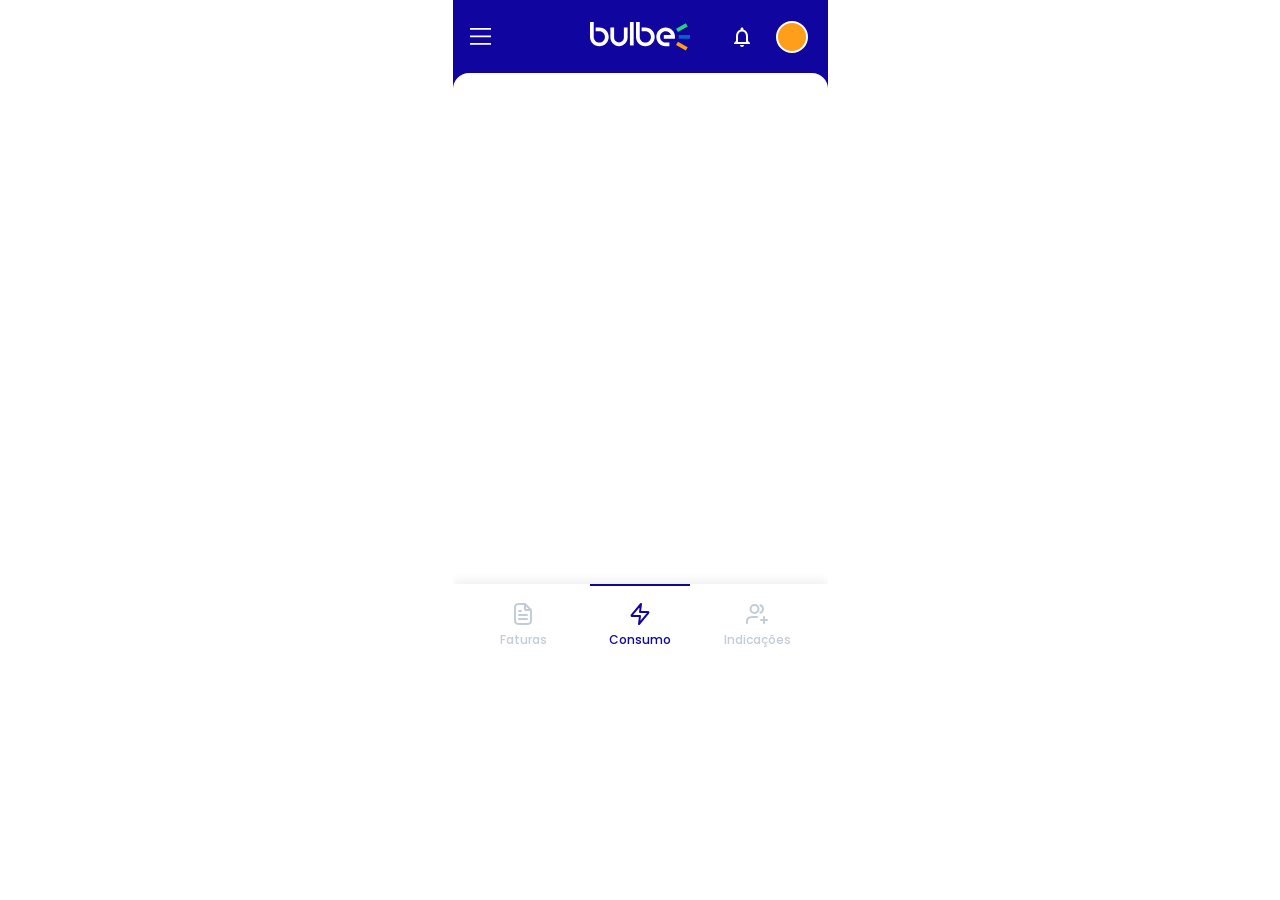
==== pages/layout.html @ 618d0803 "Adiciona a página de Layout inicial" ====
<!DOCTYPE html>
<html lang="pt-BR">
<head>
  <meta charset="UTF-8">
  <meta name="viewport" content="width=device-width, initial-scale=1.0">
  <title>Bulbe | Layout inicial</title>
  <link rel="preconnect" href="https://fonts.googleapis.com">
  <link rel="preconnect" href="https://fonts.gstatic.com" crossorigin>
  <link href="https://fonts.googleapis.com/css2?family=Poppins:wght@400;500;600;700&display=swap" rel="stylesheet">
  <link rel="stylesheet" href="../assets/css/layout.css">
</head>
<body>
  <div class="app">
    <header class="app-cabecalho">
      <!-- Conecte os botões às ações da história que estiver desenvolvendo. -->
      <button class="botao-icone botao-menu" type="button" aria-label="Abrir menu">
        <img src="../assets/img/menu.svg" width="21" height="17" alt="">
      </button>

      <img class="app-logo" src="../assets/img/logo.svg" width="100" height="29" alt="Bulbe">

      <div class="cabecalho-acoes">
        <button class="botao-icone" type="button" aria-label="Notificações">
          <img src="../assets/img/notificacao.svg" width="40" height="40" alt="">
        </button>
        <button class="botao-icone" type="button" aria-label="Meu perfil">
          <img src="../assets/img/perfil.svg" width="40" height="40" alt="">
        </button>
      </div>
    </header>

    <main class="app-conteudo" id="conteudo" aria-label="Conteúdo da página">
      <!-- Insira aqui o conteúdo da sua história. -->
    </main>

    <nav class="app-navegacao" aria-label="Navegação principal">
      <!-- Ao implementar as páginas, conecte os destinos e mova aria-current para o item ativo. -->
      <button class="navegacao-item" type="button">
        <img src="../assets/img/faturas.svg" width="24" height="24" alt="">
        <span>Faturas</span>
      </button>
      <button class="navegacao-item" type="button" aria-current="page">
        <span class="icone-consumo" aria-hidden="true"></span>
        <span>Consumo</span>
      </button>
      <button class="navegacao-item" type="button">
        <img src="../assets/img/indicacoes.svg" width="24" height="24" alt="">
        <span>Indicações</span>
      </button>
    </nav>
  </div>
</body>
</html>
---- assets/css/layout.css ----
:root {
  --cor-primaria: #10069f;
  --cor-inativa: #c2ccd6;
  --cor-superficie: #fff;
  --fonte: "Poppins", sans-serif;
}

* {
  box-sizing: border-box;
}

body {
  margin: 0;
  background: var(--cor-superficie);
  font-family: var(--fonte);
}

button,
input,
select,
textarea {
  font: inherit;
}

/* Base de 375 × 667 px; em telas menores, acompanha o espaço disponível. */
.app {
  display: flex;
  flex-direction: column;
  width: 375px;
  max-width: 100%;
  height: 667px;
  height: min(667px, 100dvh);
  margin-inline: auto;
  overflow: hidden;
  background: var(--cor-primaria);
}

.app-cabecalho {
  position: relative;
  display: flex;
  align-items: center;
  justify-content: space-between;
  flex: 0 0 73px;
  padding-inline: 6px 14px;
}

.app-logo {
  position: absolute;
  left: 50%;
  transform: translateX(-50%);
}

.cabecalho-acoes {
  display: flex;
  gap: 6px;
}

.botao-icone {
  display: grid;
  place-items: center;
  width: 44px;
  height: 44px;
  padding: 0;
  border: 0;
  background: transparent;
  cursor: pointer;
}

img {
  display: block;
}

.app-conteudo {
  flex: 1;
  min-height: 0;
  overflow-y: auto;
  border-radius: 16px 16px 0 0;
  background: var(--cor-superficie);
}

.app-navegacao {
  z-index: 1;
  display: grid;
  grid-template-columns: repeat(3, minmax(0, 1fr));
  flex: 0 0 83px;
  padding-inline: 12px;
  background: var(--cor-superficie);
  box-shadow: 0 -3px 10px rgb(0 0 0 / 7%);
}

.navegacao-item {
  position: relative;
  display: flex;
  flex-direction: column;
  align-items: center;
  gap: 7px;
  padding: 18px 0 0;
  border: 0;
  background: transparent;
  color: var(--cor-inativa);
  font: 500 12px/1.2 var(--fonte);
  cursor: pointer;
}

.navegacao-item[aria-current="page"] {
  color: var(--cor-primaria);
}

.navegacao-item[aria-current="page"]::before {
  position: absolute;
  top: 0;
  width: 100px;
  max-width: 100%;
  height: 2px;
  background: currentColor;
  content: "";
}

/* A máscara reutiliza o SVG original e permite aplicar a cor do item ativo. */
.icone-consumo {
  display: block;
  width: 24px;
  height: 24px;
  background: currentColor;
  -webkit-mask: url("../img/consumo.svg") center / contain no-repeat;
  mask: url("../img/consumo.svg") center / contain no-repeat;
}

button:focus-visible {
  outline: 2px solid currentColor;
  outline-offset: -4px;
  border-radius: 4px;
}

.botao-icone:focus-visible {
  outline-color: var(--cor-superficie);
}
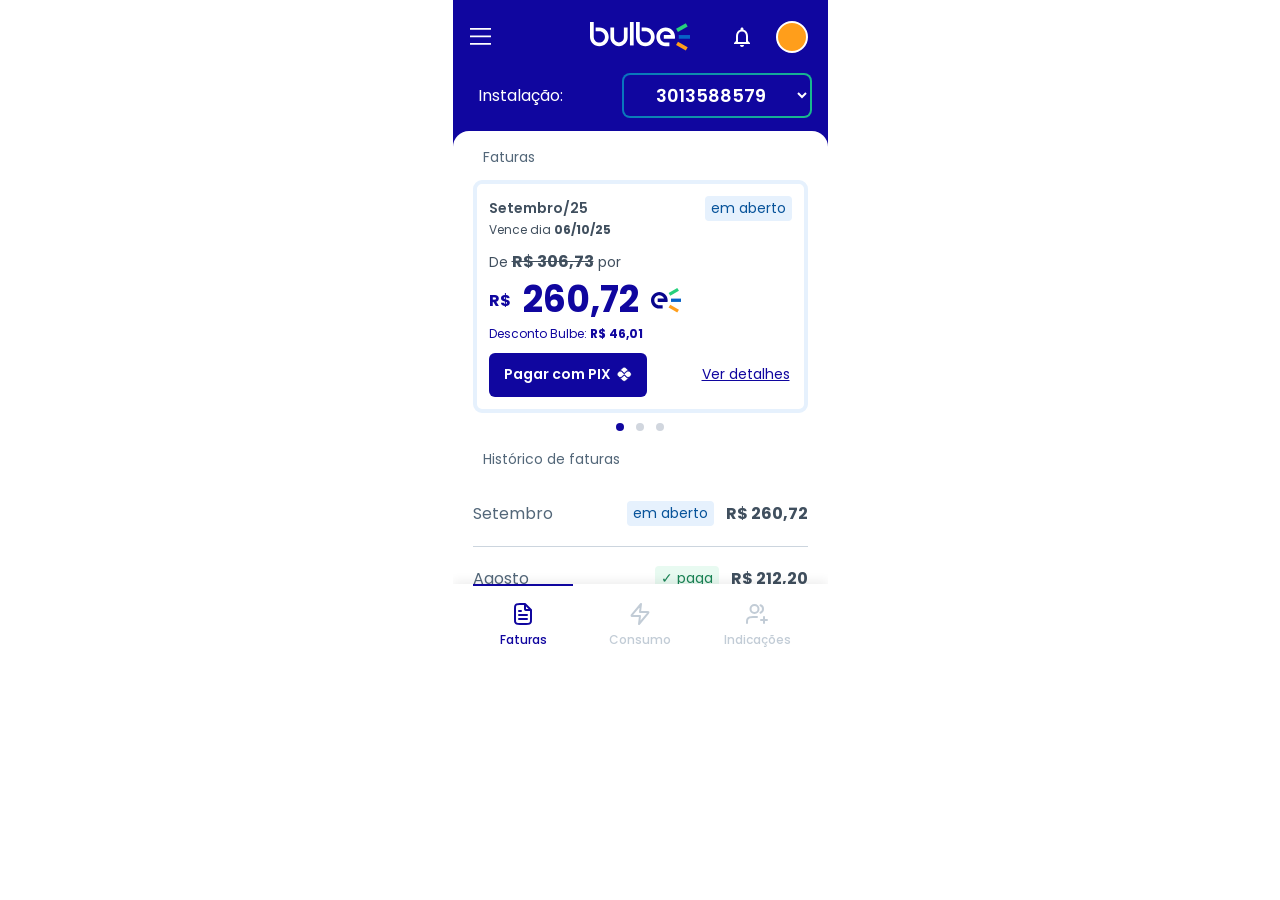
==== commit b71d8a82: "Ajusta pagina inicial - layout" ====
--- a/pages/layout.html
+++ b/pages/layout.html
@@ -8,12 +8,13 @@
   <link rel="preconnect" href="https://fonts.gstatic.com" crossorigin>
   <link href="https://fonts.googleapis.com/css2?family=Poppins:wght@400;500;600;700&display=swap" rel="stylesheet">
   <link rel="stylesheet" href="../assets/css/layout.css">
+  <script src="../assets/js/layout.js" defer></script>
 </head>
 <body>
   <div class="app">
     <header class="app-cabecalho">
       <!-- Conecte os botões às ações da história que estiver desenvolvendo. -->
-      <button class="botao-icone botao-menu" type="button" aria-label="Abrir menu">
+      <button class="botao-icone botao-menu" type="button" aria-label="Abrir menu" aria-controls="menu-lateral" aria-expanded="false" aria-haspopup="dialog">
         <img src="../assets/img/menu.svg" width="21" height="17" alt="">
       </button>
 
@@ -29,17 +30,48 @@
       </div>
     </header>
 
-    <main class="app-conteudo" id="conteudo" aria-label="Conteúdo da página">
-      <!-- Insira aqui o conteúdo da sua história. -->
+    <div class="fatura-instalacao">
+      <label for="instalacao">Instalação:</label>
+      <select id="instalacao"><option>3013588579</option></select>
+    </div>
+
+    <main class="app-conteudo faturas" id="conteudo" aria-labelledby="titulo-faturas">
+      <h1 id="titulo-faturas">Faturas</h1>
+      <article class="fatura-cartao" aria-labelledby="fatura-mes">
+        <div class="fatura-resumo">
+          <h2 id="fatura-mes">Setembro/25</h2>
+          <span class="fatura-status">em aberto</span>
+        </div>
+        <p class="fatura-vencimento">Vence dia <strong>06/10/25</strong></p>
+        <p class="fatura-original">De <del>R$ 306,73</del> por</p>
+        <p class="fatura-valor"><small>R$</small> 260,72 <img src="../assets/img/e.svg" width="30" height="25" alt=""></p>
+        <p class="fatura-desconto">Desconto Bulbe: <strong>R$ 46,01</strong></p>
+        <div class="fatura-acoes">
+          <button type="button" disabled>Pagar com PIX <img src="../assets/img/pix.svg" width="15" height="15" alt=""></button>
+          <button class="fatura-detalhes" type="button" disabled>Ver detalhes</button>
+        </div>
+      </article>
+      <div class="fatura-indicadores" aria-hidden="true"><i></i><i></i><i></i></div>
+
+      <section aria-labelledby="titulo-historico">
+        <h2 id="titulo-historico">Histórico de faturas</h2>
+        <ul class="fatura-historico">
+          <li>Setembro <span class="fatura-status">em aberto</span><strong>R$ 260,72</strong></li>
+          <li>Agosto <span class="fatura-status paga">✓ paga</span><strong>R$ 212,20</strong></li>
+          <li>Julho <span class="fatura-status paga">✓ paga</span><strong>R$ 252,06</strong></li>
+          <li>Junho <span class="fatura-status paga">✓ paga</span><strong>R$ 242,59</strong></li>
+        </ul>
+        <button class="fatura-historico-completo" type="button" disabled>Ver histórico completo</button>
+      </section>
     </main>
 
     <nav class="app-navegacao" aria-label="Navegação principal">
       <!-- Ao implementar as páginas, conecte os destinos e mova aria-current para o item ativo. -->
-      <button class="navegacao-item" type="button">
-        <img src="../assets/img/faturas.svg" width="24" height="24" alt="">
+      <button class="navegacao-item" type="button" aria-current="page">
+        <span class="icone-faturas" aria-hidden="true"></span>
         <span>Faturas</span>
       </button>
-      <button class="navegacao-item" type="button" aria-current="page">
+      <button class="navegacao-item" type="button">
         <span class="icone-consumo" aria-hidden="true"></span>
         <span>Consumo</span>
       </button>
@@ -48,6 +80,34 @@
         <span>Indicações</span>
       </button>
     </nav>
+    <dialog class="menu-lateral" id="menu-lateral" aria-label="Menu de histórias">
+      <div class="menu-painel">
+        <div class="menu-cabecalho">
+          <button class="menu-fechar" type="button" aria-label="Fechar menu" autofocus>
+            <span aria-hidden="true">×</span>
+          </button>
+          <img class="menu-logo" src="../assets/img/logo_menu.svg" alt="Bulbe — sua próxima energia">
+        </div>
+        <nav class="menu-links" aria-label="Histórias do aplicativo">
+          <a class="menu-link" href="onboarding.html">
+            <img src="../assets/img/onboarding.svg" width="24" height="24" alt="">
+            <span>Onboarding Educativo</span>
+          </a>
+          <a class="menu-link" href="simulador.html">
+            <img src="../assets/img/simulador.svg" width="24" height="24" alt="">
+            <span>Simulador de Economia</span>
+          </a>
+          <a class="menu-link" href="central.html">
+            <img src="../assets/img/comunicacoes.svg" width="24" height="24" alt="">
+            <span>Central de Comunicações</span>
+          </a>
+          <a class="menu-link menu-link-economia" href="painel.html">
+            <img src="../assets/img/economia.svg" width="24" height="24" alt="">
+            <span>Painel de Economia Acumulada</span>
+          </a>
+        </nav>
+      </div>
+    </dialog>
   </div>
 </body>
 </html>
--- a/assets/css/layout.css
+++ b/assets/css/layout.css
@@ -103,7 +103,7 @@
 }
 
 .navegacao-item[aria-current="page"] {
-  color: var(--cor-primaria);
+  color: var(--cor-inativa);
 }
 
 .navegacao-item[aria-current="page"]::before {
@@ -135,3 +135,234 @@
 .botao-icone:focus-visible {
   outline-color: var(--cor-superficie);
 }
+
+/* O diálogo mantém o foco no menu enquanto ele estiver aberto. */
+.menu-lateral {
+  position: fixed;
+  inset: 0 0 auto;
+  width: 375px;
+  max-width: 100%;
+  height: 667px;
+  height: min(667px, 100dvh);
+  max-height: 100%;
+  margin: 0 auto;
+  padding: 0;
+  border: 0;
+  background: rgb(16 6 80 / 22%);
+  backdrop-filter: blur(5px);
+  -webkit-backdrop-filter: blur(5px);
+  color: #536779;
+}
+
+.menu-lateral::backdrop {
+  background: transparent;
+}
+
+.menu-painel {
+  width: 66.6667%;
+  height: 100%;
+  overflow-y: auto;
+  border-radius: 0 14px 0 0;
+  background: var(--cor-superficie);
+  box-shadow: 4px 0 0 rgba(53, 49, 49, 0.12);
+}
+
+.menu-cabecalho {
+  position: relative;
+  display: grid;
+  place-items: center;
+  height: 104px;
+  border-bottom: 1px solid var(--cor-inativa);
+}
+
+.menu-logo {
+  width: 130px;
+  max-width: 75%;
+  height: auto;
+}
+
+.menu-fechar {
+  position: absolute;
+  top: 0;
+  right: 0;
+  display: grid;
+  place-items: center;
+  width: 32px;
+  height: 32px;
+  padding: 0;
+  border: 0;
+  background: transparent;
+  color: inherit;
+  font-size: 30px;
+  line-height: 1;
+  cursor: pointer;
+}
+
+.menu-links {
+  display: flex;
+  flex-direction: column;
+}
+
+.menu-link {
+  display: flex;
+  align-items: center;
+  gap: 10px;
+  min-height: 70px;
+  padding: 14px 12px 14px 20px;
+  color: inherit;
+  font-size: 14px;
+  font-weight: 600;
+  line-height: 1.45;
+  text-decoration: none;
+}
+
+.menu-link img {
+  flex: 0 0 24px;
+  object-fit: contain;
+}
+
+.menu-icone-economia {
+  flex: 0 0 24px;
+  height: 24px;
+  background: currentColor;
+  -webkit-mask: url("../img/economia.svg") center / contain no-repeat;
+  mask: url("../img/economia.svg") center / contain no-repeat;
+}
+
+.menu-link:hover {
+  background: #f3f4f8;
+}
+
+.menu-link:focus-visible {
+  outline: 2px solid var(--cor-primaria);
+  outline-offset: -3px;
+}
+
+.fatura-instalacao {
+  display: flex;
+  align-items: center;
+  justify-content: space-between;
+  gap: 8px;
+  padding: 0 16px 13px 25px;
+  color: white;
+}
+
+.fatura-instalacao select {
+  min-width: 0;
+  width: 190px;
+  padding: 7px 12px;
+  border: 2px solid transparent;
+  border-radius: 8px;
+  background: linear-gradient(var(--cor-primaria), var(--cor-primaria)) padding-box,
+    linear-gradient(110deg, #0873bf, #19bc8b) border-box;
+  color: white;
+  font-size: 18px;
+  font-weight: 600;
+  text-align: center;
+}
+
+.fatura-instalacao option { background: var(--cor-primaria); }
+
+.faturas {
+  padding: 16px 20px;
+  color: #536779;
+  font-size: 14px;
+}
+
+.faturas h1, .faturas h2 {
+  margin: 0 0 12px 10px;
+  font-size: 14px;
+  font-weight: 400;
+}
+
+.fatura-cartao {
+  padding: 12px;
+  border: 4px solid #e6f1fd;
+  border-radius: 9px;
+  color: #404f5e;
+}
+
+.fatura-cartao p { margin: 0; }
+.fatura-resumo, .fatura-acoes {
+  display: flex;
+  align-items: center;
+  justify-content: space-between;
+  flex-wrap: wrap;
+  gap: 6px;
+}
+
+.fatura-resumo h2 { margin: 0; font-weight: 600; }
+.fatura-status {
+  padding: 2px 6px;
+  border-radius: 4px;
+  background: #e6f1fd;
+  color: #07539a;
+  white-space: nowrap;
+  font-size: 14px;
+}
+
+.fatura-vencimento, .fatura-desconto { font-size: 12px; }
+.fatura-cartao .fatura-original { margin: 10px 0 2px; }
+.fatura-original del { font-size: 16px; font-weight: 700; }
+.fatura-valor, .fatura-desconto { color: var(--cor-primaria); }
+.fatura-valor {
+  display: flex;
+  align-items: center;
+  gap: 12px;
+  font-size: 36px;
+  line-height: 1.35;
+  font-weight: 700;
+}
+
+.fatura-valor small { font-size: 16px; }
+.fatura-acoes { margin-top: 10px; }
+.fatura-acoes button, .fatura-historico-completo {
+  min-height: 44px;
+  padding: 8px 15px;
+  border: 0;
+  border-radius: 6px;
+  background: var(--cor-primaria);
+  color: white;
+  font-weight: 600;
+}
+
+.fatura-acoes button { display: inline-flex; align-items: center; gap: 6px; }
+.fatura-acoes .fatura-detalhes {
+  padding-inline: 2px;
+  background: transparent;
+  color: var(--cor-primaria);
+  font-weight: 400;
+  text-decoration: underline;
+}
+
+.fatura-indicadores { display: flex; justify-content: center; gap: 12px; margin: 10px 0 18px; }
+.fatura-indicadores i { width: 8px; height: 8px; border-radius: 50%; background: #d1d6de; }
+.fatura-indicadores i:first-child { background: var(--cor-primaria); }
+.fatura-historico { margin: 0; padding: 0; list-style: none; }
+.fatura-historico li {
+  display: grid;
+  grid-template-columns: 1fr auto auto;
+  align-items: center;
+  gap: 12px;
+  min-height: 65px;
+  border-bottom: 1px solid #ccd5de;
+  font-size: 16px;
+}
+
+.fatura-historico strong { color: #404f5e; white-space: nowrap; }
+.fatura-status.paga { background: #e8faf1; color: #188354; }
+.fatura-historico-completo {
+  width: 100%;
+  margin-top: 16px;
+  border: 1px solid #ccd5de;
+  background: white;
+  color: inherit;
+}
+
+.faturas + .app-navegacao [aria-current="page"] { color: var(--cor-primaria); }
+.icone-faturas {
+  width: 24px;
+  height: 24px;
+  background: currentColor;
+  mask: url("../img/faturas.svg") center / contain no-repeat;
+}
